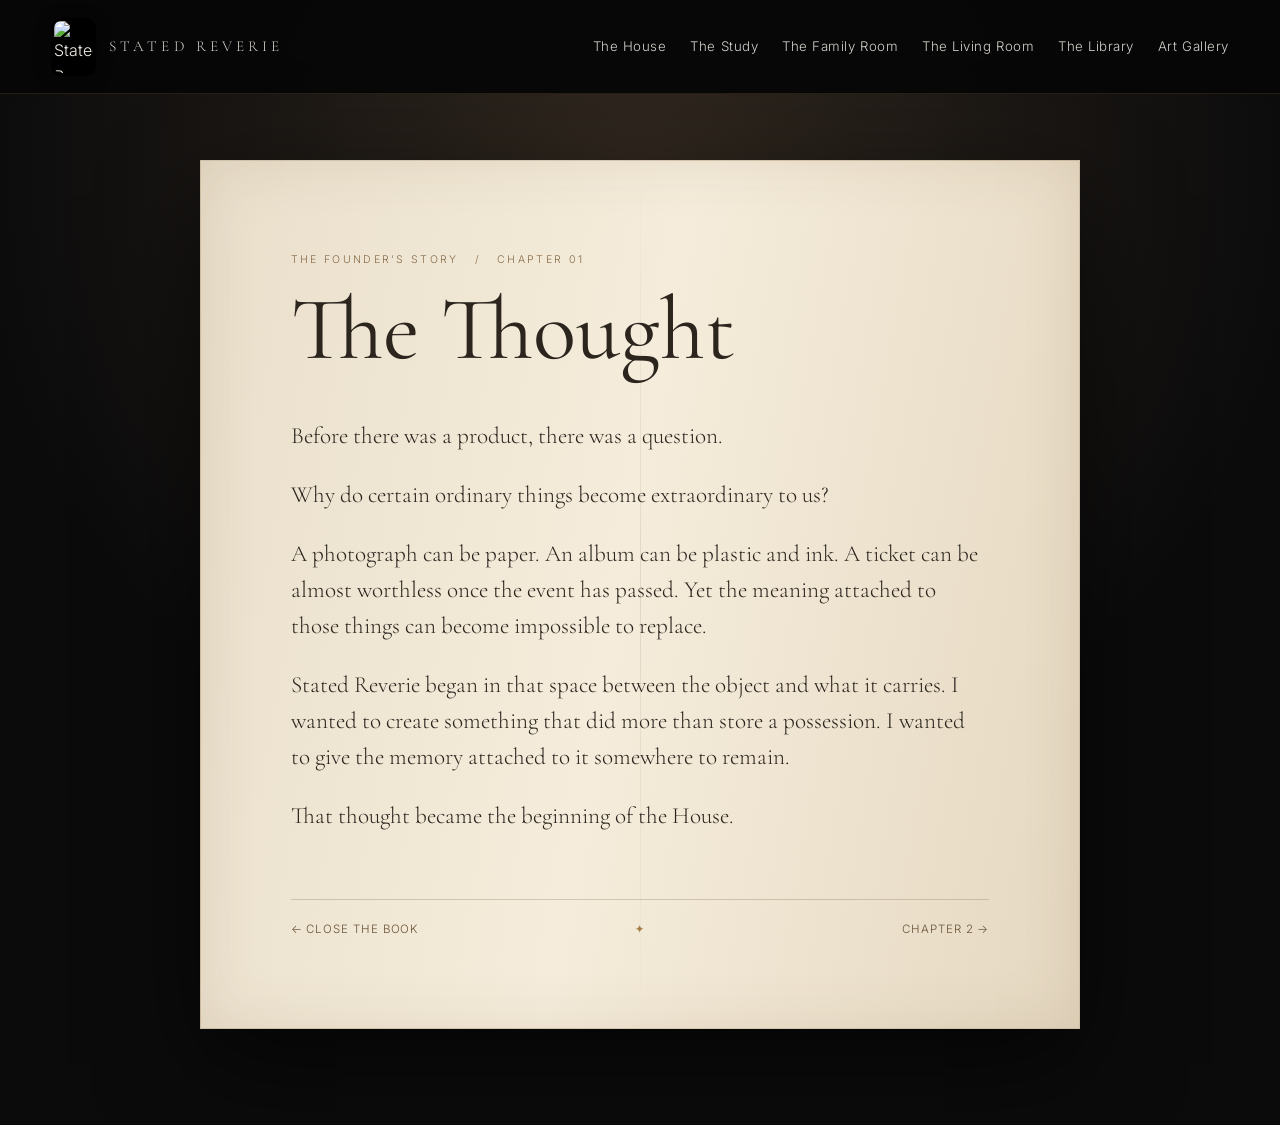
==== chapter-1.html @ 844abb6b "Add files via upload" ====
<!doctype html><html lang="en"><head><meta charset="utf-8"><meta name="viewport" content="width=device-width,initial-scale=1">
<title>Chapter 1: The Thought — Stated Reverie</title>
<link rel="preconnect" href="https://fonts.googleapis.com"><link rel="preconnect" href="https://fonts.gstatic.com" crossorigin>
<link href="https://fonts.googleapis.com/css2?family=Cormorant+Garamond:wght@400;500;600&family=Inter:wght@300;400;500&display=swap" rel="stylesheet"><link rel="stylesheet" href="styles.css"></head>
<body class="chapter-page chapter-1">
<header class="site-header interior-header"><a class="brand" href="index.html"><img class="brand-brooch" src="assets/stated-reverie-brooch-official.png" alt="Stated Reverie Brooch"><span class="brand-name">STATED REVERIE</span></a><nav class="site-nav"><a href="index.html">The House</a><a href="story.html">The Study</a><a href="resonate.html">The Family Room</a><a href="memory-capsules.html">The Living Room</a><a href="genesis.html">The Library</a><a href="collection.html">Art Gallery</a></nav></header>
<main class="book-reading">
<section class="book-page">
<div class="chapter-index">THE FOUNDER’S STORY &nbsp; / &nbsp; CHAPTER 01</div>
<h1>The Thought</h1>
<div class="chapter-copy"><p>Before there was a product, there was a question.</p><p>Why do certain ordinary things become extraordinary to us?</p><p>A photograph can be paper. An album can be plastic and ink. A ticket can be almost worthless once the event has passed. Yet the meaning attached to those things can become impossible to replace.</p><p>Stated Reverie began in that space between the object and what it carries. I wanted to create something that did more than store a possession. I wanted to give the memory attached to it somewhere to remain.</p><p>That thought became the beginning of the House.</p></div>

<div class="chapter-nav"><a href="index.html">← Close the Book</a><span>✦</span><a href="chapter-2.html">Chapter 2 →</a></div>
</section></main></body></html>
---- styles.css ----
:root{--ink:#0b0b0c;--ivory:#f1ede5;--paper:#e7e0d4;--gold:#b99155;--gold2:#c8aa77;--blue:#111b34;--line:rgba(185,145,85,.42)}
*{box-sizing:border-box}html{scroll-behavior:smooth}body{margin:0;color:var(--ink);background:var(--ivory);font-family:Inter,system-ui,sans-serif;font-weight:300;line-height:1.65}
.site-header{position:fixed;inset:0 0 auto;z-index:50;display:flex;align-items:center;justify-content:space-between;gap:2rem;padding:1.1rem 4vw;color:var(--ivory);background:linear-gradient(to bottom,rgba(7,7,8,.85),rgba(7,7,8,.2),transparent)}
.brand{display:flex;align-items:center;gap:.9rem;color:inherit;text-decoration:none}.brand-mark,.closing-mark{font-family:"Cormorant Garamond",Georgia,serif;font-size:2.2rem;font-style:italic;color:var(--gold2);letter-spacing:-.12em}.brand-name{font-family:"Cormorant Garamond",Georgia,serif;font-size:1.1rem;letter-spacing:.24em}
.site-nav{display:flex;gap:2rem}.site-nav a,.text-link{color:inherit;text-decoration:none;font-size:.83rem;letter-spacing:.04em}.site-nav a:hover,.text-link:hover{color:var(--gold2)}.menu-toggle{display:none;border:0;background:none;color:inherit;font-size:1.5rem}
.hero{position:relative;min-height:100svh;display:flex;align-items:center;padding:8rem 7vw 5rem;color:var(--ivory);background:url("assets/hero-hourglass.jpg") center/cover no-repeat}.hero-overlay{position:absolute;inset:0;background:linear-gradient(90deg,rgba(6,6,7,.94),rgba(6,6,7,.74) 34%,rgba(6,6,7,.2) 62%,rgba(6,6,7,.05))}.hero-copy{position:relative;z-index:2;width:min(650px,46vw);margin-top:2rem}.eyebrow,.section-kicker{font-size:.72rem;letter-spacing:.22em;font-weight:500;text-transform:uppercase}.eyebrow{color:var(--gold2);margin-bottom:1.4rem}
.hero h1,.section h2{font-family:"Cormorant Garamond",Georgia,serif;font-weight:400;line-height:.98;margin:0}.hero h1{font-size:clamp(3.25rem,5.7vw,6.5rem)}.hero h1 span{display:block;margin-top:.16em;color:var(--paper)}.hero-tagline{max-width:34rem;margin:2rem 0 1.5rem;font-family:"Cormorant Garamond",Georgia,serif;font-size:1.3rem;font-style:italic;color:var(--gold2)}.text-link{display:inline-flex;gap:.7rem;padding-top:1rem;border-top:1px solid var(--line)}
.section{position:relative;overflow:hidden;padding:clamp(6rem,10vw,10rem) 7vw}.section.light{background:linear-gradient(135deg,#f3efe8,#e8e1d6)}.section.dark{color:var(--paper);background:radial-gradient(circle at 75% 35%,#1e2332,#111216 38%,#09090a 100%)}
.section-grid{position:relative;z-index:2;display:grid;grid-template-columns:minmax(140px,1fr) minmax(0,3.1fr);gap:4rem;max-width:1280px;margin:auto}.section-kicker{padding-top:.7rem;color:#6f675d}.section-kicker.gold{color:var(--gold2)}.section-content{max-width:760px}.section h2{font-size:clamp(3.2rem,5.4vw,5.6rem);letter-spacing:-.025em}.lead{margin:2rem 0 1.3rem;font-family:"Cormorant Garamond",Georgia,serif;font-size:clamp(1.65rem,2.3vw,2.3rem);line-height:1.25}
.watermark{position:absolute;pointer-events:none;background:url("assets/sr-brooch-watermark.png") center/contain no-repeat;opacity:.12}.brooch-one{width:62vw;height:62vw;right:-20vw;top:-7vw;transform:rotate(-3deg)}.brooch-two{width:52vw;height:52vw;left:-18vw;bottom:-10vw;transform:rotate(5deg)}
.split-section{display:grid;grid-template-columns:1.1fr .9fr;gap:6vw;align-items:center}.split-copy{max-width:680px;margin-left:auto}.quote{margin-top:2rem;color:var(--gold2);font-family:"Cormorant Garamond",Georgia,serif;font-size:1.65rem;font-style:italic}
.abstract-panel{min-height:560px;border:1px solid rgba(185,145,85,.38);border-radius:40px;display:flex;flex-direction:column;align-items:center;justify-content:center;background:radial-gradient(circle at 50% 45%,rgba(185,145,85,.16),transparent 26%),repeating-radial-gradient(ellipse at center,rgba(185,145,85,.2) 0 2px,transparent 2px 19px),#11141c;box-shadow:inset 0 0 80px rgba(0,0,0,.55)}.abstract-panel span{font-family:"Cormorant Garamond",Georgia,serif;font-size:clamp(3rem,5vw,5rem);letter-spacing:.15em;color:var(--gold2)}.abstract-panel small{margin-top:1rem;letter-spacing:.18em;text-transform:uppercase;color:rgba(241,237,229,.68)}
.detail-lines{margin-top:2.6rem;display:grid;gap:.9rem;color:#5f584e;font-family:"Cormorant Garamond",Georgia,serif;font-size:1.35rem;font-style:italic}.detail-lines span{padding-bottom:.45rem;border-bottom:1px solid rgba(95,88,78,.25)}
.genesis{min-height:820px;display:grid;place-items:center}.genesis-inner{width:min(880px,100%);text-align:center}.genesis-inner .lead{margin-inline:auto;max-width:680px}.genesis-inner>p:not(.lead){max-width:700px;margin-inline:auto}.capsule-outline{position:relative;width:min(320px,70vw);aspect-ratio:.58;margin:4rem auto 0;border:1px solid var(--gold);border-radius:999px;opacity:.78}.capsule-line.inner{position:absolute;inset:12px;border:1px solid rgba(185,145,85,.66);border-radius:inherit}.capsule-star,.capsule-pin{position:absolute;left:50%;transform:translateX(-50%);color:var(--gold2)}.capsule-star{top:-22px;font-size:2.5rem}.capsule-pin{bottom:-30px;font-size:3rem;line-height:1}
.coming-soon{margin-top:3rem;display:flex;align-items:center;gap:1.25rem;font-size:.72rem;letter-spacing:.18em;color:#6e665c}.coming-soon .line{height:1px;flex:1;background:rgba(110,102,92,.3)}
.closing{min-height:70vh;display:grid;place-items:center;align-content:center;gap:1rem;text-align:center;color:var(--paper);background:radial-gradient(circle at center,rgba(17,27,52,.9),rgba(8,8,9,1) 70%)}.closing-mark{font-size:8rem}.closing p{margin:0;max-width:760px;font-family:"Cormorant Garamond",Georgia,serif;font-size:clamp(2rem,4vw,4rem);line-height:1.1}.closing>span{color:var(--gold2);font-size:.72rem;letter-spacing:.3em}
.site-footer{display:flex;justify-content:space-between;gap:2rem;padding:2rem 7vw;background:#070708;color:rgba(241,237,229,.58);font-size:.76rem;border-top:1px solid rgba(185,145,85,.18)}
@media(max-width:900px){.site-header{padding:1rem 1.2rem}.brand-name{display:none}.menu-toggle{display:block}.site-nav{position:absolute;top:100%;left:0;right:0;display:none;flex-direction:column;gap:0;background:rgba(8,8,9,.97)}.site-nav.open{display:flex}.site-nav a{padding:1rem 1.2rem;border-bottom:1px solid rgba(255,255,255,.07)}.hero{min-height:92svh;padding:8rem 1.3rem 4rem;background-position:62% center}.hero-copy{width:min(92vw,620px)}.hero h1{font-size:clamp(3rem,12vw,5rem)}.section{padding:5.5rem 1.3rem}.section-grid,.split-section{grid-template-columns:1fr;gap:1.5rem}.split-copy{margin:0}.abstract-panel{min-height:420px}.watermark{opacity:.08}.brooch-one,.brooch-two{width:100vw;height:100vw}.brooch-one{right:-45vw;top:5vw}.brooch-two{left:-45vw;bottom:5vw}.site-footer{flex-direction:column}}


/* --- Prototype 02 refinements --- */
.hero-copy{
  padding:1.4rem 1.4rem 1.6rem 0;
}
.hero h1{
  text-shadow:0 2px 14px rgba(0,0,0,.35);
}
.hero h1::before,
.hero h1::after{
  content:none !important;
}
.site-header{
  background:linear-gradient(to bottom,rgba(6,6,8,.93),rgba(6,6,8,.72) 65%,rgba(6,6,8,.16));
}
.site-nav{
  gap:1.5rem;
}
.site-nav a{
  opacity:.88;
}
.brand-mark{
  font-size:2rem;
  color:var(--gold2);
}
.brand-name{
  font-size:.95rem;
  letter-spacing:.26em;
  opacity:.9;
}

.genesis-product{
  display:grid;
  grid-template-columns:minmax(0,1fr) minmax(420px,.9fr);
  gap:7vw;
  align-items:center;
  min-height:860px;
}
.genesis-copy{
  max-width:680px;
  margin-left:auto;
}
.genesis-copy .lead{
  max-width:620px;
}
.genesis-note{
  margin-top:1.8rem;
  color:rgba(231,224,212,.6);
  font-size:.82rem;
  letter-spacing:.04em;
}
.genesis-visual{
  display:flex;
  justify-content:center;
}
.capsule-frame{
  position:relative;
  width:min(520px,42vw);
  aspect-ratio:.78;
  padding:18px;
  border:1px solid var(--gold);
  border-radius:46% / 24%;
  background:rgba(8,8,9,.55);
  box-shadow:0 35px 80px rgba(0,0,0,.35), inset 0 0 45px rgba(185,145,85,.05);
}
.capsule-frame::before{
  content:"";
  position:absolute;
  inset:12px;
  border:1px solid rgba(185,145,85,.52);
  border-radius:inherit;
  pointer-events:none;
}
.capsule-frame img{
  width:100%;
  height:100%;
  object-fit:cover;
  border-radius:44% / 22%;
  filter:saturate(.9) contrast(1.05) brightness(.88);
}
.capsule-frame .capsule-star{
  top:-25px;
  font-size:2.6rem;
}
.capsule-frame .capsule-pin{
  bottom:-31px;
  font-size:3rem;
}
.closing-mark{
  position:relative;
}
.closing-mark::before{
  content:"";
  position:absolute;
  left:50%;
  top:50%;
  width:240px;
  height:380px;
  transform:translate(-50%,-50%);
  border:1px solid rgba(185,145,85,.16);
  border-radius:46% / 24%;
  z-index:-1;
}

@media(max-width:900px){
  .genesis-product{
    grid-template-columns:1fr;
    gap:3rem;
    min-height:auto;
  }
  .genesis-copy{margin:0}
  .capsule-frame{width:min(82vw,520px)}
}


/* --- Prototype 03: header/hero cleanup + Genesis framing --- */

/* Header is the sole navigation layer. */
.site-header{
  z-index:100;
}
.hero .site-nav,
.hero-nav,
.hero-links{
  display:none !important;
}

/* Prevent decorative/duplicate hero copy from appearing as another nav/text layer. */
.hero-copy::before,
.hero-copy::after,
.hero h1::before,
.hero h1::after{
  content:none !important;
  display:none !important;
}

/* Give the hero copy a clear, deliberate zone away from the header. */
.hero-copy{
  position:relative;
  z-index:2;
  max-width:650px;
  padding-top:clamp(5rem,10vh,8rem);
}
.hero h1{
  position:relative;
  opacity:1;
}

/* Genesis: show the complete product as an object in a frame, rather than cropping into it. */
.capsule-frame{
  width:min(590px,44vw);
  aspect-ratio:.88;
  padding:24px;
  border-radius:42% / 22%;
  display:flex;
  align-items:center;
  justify-content:center;
}
.genesis-photo-mat{
  width:calc(100% - 34px);
  height:calc(100% - 34px);
  display:flex;
  align-items:center;
  justify-content:center;
  overflow:hidden;
  border-radius:38% / 19%;
  background:
    radial-gradient(circle at 50% 45%,rgba(185,145,85,.08),transparent 55%),
    #09090a;
}
.capsule-frame img{
  width:88%;
  height:88%;
  object-fit:contain;
  object-position:center;
  border-radius:4px;
  filter:saturate(.88) contrast(1.04) brightness(.9);
  box-shadow:0 24px 55px rgba(0,0,0,.42);
}

@media(max-width:900px){
  .capsule-frame{width:min(88vw,590px)}
  .hero-copy{padding-top:6.5rem}
}

/* Prototype 04 — hero artwork cleanup */
.hero{
  background-position:center 44%;
}
@media(max-width:900px){
  .hero{background-position:60% 44%;}
}


/* Prototype 05 — clean hero: artwork carries the message */
.hero-copy{display:none !important;}
.hero-scroll{
  position:absolute;
  z-index:3;
  left:7vw;
  bottom:4.2rem;
}
.hero-scroll .text-link{
  color:rgba(241,237,229,.88);
  border-top:1px solid rgba(185,145,85,.55);
}
@media(max-width:900px){
  .hero-scroll{left:1.3rem;bottom:2.4rem;}
}


/* Prototype 06 — restore hero artwork brightness now that overlay copy is gone */
.hero-overlay{
  background:
    linear-gradient(180deg, rgba(0,0,0,.16) 0%, rgba(0,0,0,.03) 28%, rgba(0,0,0,.02) 72%, rgba(0,0,0,.12) 100%) !important;
}
@media(max-width:900px){
  .hero-overlay{
    background:
      linear-gradient(180deg, rgba(0,0,0,.18) 0%, rgba(0,0,0,.04) 30%, rgba(0,0,0,.03) 75%, rgba(0,0,0,.14) 100%) !important;
  }
}


/* Prototype 07 — actual SR Brooch in header */
.brand-brooch{
  display:block;
  width:42px;
  height:54px;
  object-fit:contain;
  flex:0 0 auto;
  filter:drop-shadow(0 2px 8px rgba(0,0,0,.32));
}
.brand{
  gap:.8rem;
}
.brand-name{
  font-family:"Cormorant Garamond",Georgia,serif;
  letter-spacing:.27em;
}
@media(max-width:900px){
  .brand-brooch{width:38px;height:48px}
  .brand-name{display:inline;font-size:.78rem;letter-spacing:.18em}
}

/* Prototype 08 — official Stated Reverie Brooch */
:root{--sr-gold:#c09a58;--sr-blue:#172a63;--sr-black:#0a0a0c;}
.brand-brooch{width:39px;height:52px;object-fit:contain;filter:drop-shadow(0 2px 8px rgba(0,0,0,.4));}
.closing-mark{width:112px;height:auto;margin:0 auto 2.2rem;border:0!important;}
.closing-mark::before{display:none!important;}
.closing-mark img{display:block;width:100%;height:auto;object-fit:contain;filter:drop-shadow(0 10px 24px rgba(0,0,0,.28));}
@media(max-width:900px){.brand-brooch{width:35px;height:47px}.closing-mark{width:92px}}


/* Prototype 09 — black presentation field behind official SR Brooch */
.brand-brooch{
  background:#000;
  border-radius:10px;
  padding:3px;
  box-sizing:content-box;
}
.closing-mark{
  background:#000;
  border-radius:18px;
  padding:10px;
  box-sizing:content-box;
}
.closing-mark img{
  background:#000;
}

/* Prototype 10 — multi-page brand site */
.interior-header{background:rgba(7,7,8,.96);border-bottom:1px solid rgba(185,145,85,.18)}
.interior-main{background:#0a0a0c;color:var(--paper)}
.interior-hero{position:relative;min-height:68vh;display:flex;align-items:flex-end;padding:11rem 8vw 7rem;overflow:hidden;background:radial-gradient(circle at 75% 40%,#17213b 0,#101116 35%,#09090a 72%)}
.interior-copy{position:relative;z-index:2;max-width:950px}
.interior-hero h1{font-family:"Cormorant Garamond",Georgia,serif;font-weight:400;font-size:clamp(4rem,8vw,8rem);line-height:.9;margin:0;color:#eee8de}
.interior-lead{font-family:"Cormorant Garamond",Georgia,serif;font-size:clamp(1.6rem,2.6vw,2.5rem);max-width:760px;color:var(--gold2);line-height:1.25}
.interior-watermark{position:absolute;width:50vw;height:70vw;right:-12vw;top:2vw;background:url("assets/stated-reverie-brooch-watermark.png") center/contain no-repeat;opacity:.32}
.interior-body{display:grid;grid-template-columns:minmax(0,1.5fr) minmax(300px,.7fr);gap:8vw;padding:8rem 8vw;background:linear-gradient(135deg,#f2eee7,#e5ded2);color:#151515}
.interior-text{max-width:760px;font-size:1.05rem}
.interior-text>p:first-child{font-family:"Cormorant Garamond",Georgia,serif;font-size:2rem;line-height:1.35;margin-top:0}
.interior-text blockquote{font-family:"Cormorant Garamond",Georgia,serif;font-size:2rem;font-style:italic;color:#80653c;border-left:1px solid #b99155;margin:3rem 0 0;padding-left:2rem}
.interior-feature{align-self:start;border-top:1px solid rgba(80,70,55,.25);padding-top:2rem}
.feature-number{font-size:.72rem;letter-spacing:.2em;color:#8a7658}
.interior-feature h3{font-family:"Cormorant Garamond",Georgia,serif;font-size:2.2rem;font-weight:400;line-height:1.05}
.prompt-card{display:grid;gap:1rem;margin:3rem 0;padding:2rem;border:1px solid rgba(128,101,60,.3);font-family:"Cormorant Garamond",Georgia,serif;font-size:1.5rem;font-style:italic}
.real-product{margin:0}.real-product img{width:100%;display:block;object-fit:contain;background:#09090a;padding:1.5rem}.real-product figcaption{font-size:.75rem;letter-spacing:.06em;color:#70695f;margin-top:.7rem}
.interior-close{min-height:45vh;display:grid;place-items:center;align-content:center;text-align:center;gap:1rem;background:radial-gradient(circle,#17213b,#080809 70%);padding:5rem 2rem}
.interior-close img{width:82px;background:#000;border-radius:14px;padding:6px}
.interior-close p{font-family:"Cormorant Garamond",Georgia,serif;font-size:2rem;margin:.5rem 0;color:#ddd5c8}
.interior-close a{color:var(--gold2);text-decoration:none;font-size:.8rem;letter-spacing:.1em;text-transform:uppercase;border-bottom:1px solid rgba(185,145,85,.4);padding-bottom:.4rem}
@media(max-width:900px){.interior-hero{min-height:60vh;padding:9rem 1.3rem 4rem}.interior-body{grid-template-columns:1fr;padding:5rem 1.3rem}.interior-watermark{width:100vw;height:120vw;right:-45vw}.interior-feature{margin-top:2rem}}

/* Prototype 11 — The House / Rooms gallery language */
.house-threshold{
  display:grid;grid-template-columns:1fr minmax(320px,760px) 1fr;align-items:center;gap:2.5rem;
  padding:5.5rem 7vw;text-align:center;background:#0b0b0d;color:#e7e0d4
}
.threshold-rule{height:1px;background:linear-gradient(90deg,transparent,rgba(185,145,85,.5),transparent)}
.room-label{font-size:.7rem;letter-spacing:.25em;color:var(--gold2);margin:0 0 1rem}
.house-threshold h2{font-family:"Cormorant Garamond",Georgia,serif;font-size:clamp(2.5rem,4vw,4.4rem);font-weight:400;margin:0;line-height:1}
.house-threshold p:last-child{max-width:620px;margin:1.5rem auto 0;color:rgba(231,224,212,.68)}
.room-entry{display:inline-flex;gap:.8rem;align-items:center;margin-top:2rem;color:var(--gold2);text-decoration:none;font-size:.76rem;letter-spacing:.14em;text-transform:uppercase;padding-bottom:.5rem;border-bottom:1px solid rgba(185,145,85,.45)}
.room-entry:hover{border-color:var(--gold2)}
.dark-link{color:#725b38;border-color:rgba(114,91,56,.4)}
.gallery-purpose{font-family:"Cormorant Garamond",Georgia,serif;font-style:italic;font-size:1.35rem;color:#6d655a}

/* Each room has its own restrained atmosphere — different rooms, one House. */
.story-room{--room-accent:#b18c58;--room-glow:#352b20}
.resonate-room{--room-accent:#b99155;--room-glow:#182546}
.capsule-room{--room-accent:#aa8054;--room-glow:#3a2923}
.genesis-room{--room-accent:#8e9bb7;--room-glow:#1d2737}
.interior-main{--room-accent:var(--gold2);--room-glow:#17213b}
.story-room .interior-main,.resonate-room .interior-main,.capsule-room .interior-main,.genesis-room .interior-main{--room-accent:inherit}
.story-room .interior-hero{background:radial-gradient(circle at 75% 40%,#352b20,#151311 38%,#09090a 72%)}
.resonate-room .interior-hero{background:radial-gradient(circle at 75% 40%,#182546,#10131c 38%,#09090a 72%)}
.capsule-room .interior-hero{background:radial-gradient(circle at 75% 40%,#3a2923,#171211 38%,#09090a 72%)}
.genesis-room .interior-hero{background:radial-gradient(circle at 75% 40%,#1d2737,#11151c 38%,#09090a 72%)}
.story-room .interior-lead{color:#c6a271}.resonate-room .interior-lead{color:#c6a06a}
.capsule-room .interior-lead{color:#bd936c}.genesis-room .interior-lead{color:#aeb9cf}
.room-threshold{height:82px;display:grid;grid-template-columns:1fr auto 1fr;align-items:center;gap:1.5rem;padding:0 8vw;background:#0a0a0c;color:#8f8679}
.room-threshold span{height:1px;background:linear-gradient(90deg,transparent,rgba(185,145,85,.4))}
.room-threshold span:last-child{background:linear-gradient(90deg,rgba(185,145,85,.4),transparent)}
.room-threshold em{font-family:"Cormorant Garamond",Georgia,serif;font-size:1rem;letter-spacing:.12em;font-style:italic}
.continue-label{font-size:.65rem;letter-spacing:.22em;color:rgba(231,224,212,.45);margin-bottom:.25rem}
.interior-close a{margin-top:.3rem}
@media(max-width:900px){
 .house-threshold{grid-template-columns:1fr;padding:4rem 1.3rem}.threshold-rule{display:none}
 .room-threshold{padding:0 1.3rem}.room-threshold em{font-size:.85rem}
}

/* Prototype 12 — The Founder’s Book */
.founder-book-discovery{display:grid;grid-template-columns:minmax(260px,520px) minmax(280px,520px);gap:4rem;align-items:center;padding:6rem 8vw;background:#0b0b0d;color:#e8e1d6;border-top:1px solid rgba(185,145,85,.18);border-bottom:1px solid rgba(185,145,85,.12)}
.book-object{overflow:hidden;border-radius:3px;box-shadow:0 28px 70px rgba(0,0,0,.45)}
.book-object img{display:block;width:100%;aspect-ratio:16/9;object-fit:cover;transition:transform .8s ease,filter .5s ease;filter:brightness(.72) saturate(.82)}
.founder-book-discovery:hover .book-object img{transform:scale(1.025);filter:brightness(.9) saturate(.95)}
.book-caption span{font-size:.67rem;letter-spacing:.24em;color:#a98653}
.book-caption strong{display:block;font-family:"Cormorant Garamond",Georgia,serif;font-weight:400;font-size:2.5rem;line-height:1.05;margin:.8rem 0}
.book-caption em{display:block;color:rgba(232,225,214,.52);font-family:"Cormorant Garamond",Georgia,serif;font-size:1.05rem;margin-bottom:1.5rem}
.book-caption a{color:#c4a06b;text-decoration:none;text-transform:uppercase;font-size:.72rem;letter-spacing:.16em;border-bottom:1px solid rgba(196,160,107,.4);padding-bottom:.4rem}
.book-reading{min-height:100vh;padding:10rem 6vw 6rem;background:radial-gradient(circle at 50% 15%,#30271e,#0b0b0c 58%);display:grid;place-items:center}
.book-page{width:min(880px,94vw);min-height:74vh;padding:clamp(3rem,7vw,7rem);background:linear-gradient(100deg,#e9dfcb,#f5ecdb 48%,#e5d8c1);color:#2b251e;box-shadow:0 35px 90px rgba(0,0,0,.58),inset 0 0 60px rgba(116,85,48,.12);border:1px solid rgba(118,88,49,.25);position:relative}
.book-page::after{content:"";position:absolute;left:50%;top:0;bottom:0;width:1px;background:linear-gradient(transparent,rgba(87,64,39,.12),transparent);pointer-events:none}
.chapter-index{font-size:.66rem;letter-spacing:.22em;color:#876c49}
.book-page h1{font-family:"Cormorant Garamond",Georgia,serif;font-weight:400;font-size:clamp(3.5rem,7vw,6.5rem);line-height:.9;margin:1.4rem 0 3rem}
.chapter-copy{font-family:"Cormorant Garamond",Georgia,serif;font-size:1.45rem;line-height:1.55;max-width:690px}
.chapter-copy p{margin:0 0 1.45rem}
.chapter-5 .chapter-copy p:last-child{font-size:1.8rem;font-style:italic;color:#6f5330;margin-top:3rem;white-space:pre-line}
.chapter-nav{display:grid;grid-template-columns:1fr auto 1fr;align-items:center;gap:1rem;margin-top:4rem;padding-top:1.2rem;border-top:1px solid rgba(87,64,39,.22);font-size:.72rem;letter-spacing:.08em;text-transform:uppercase}
.chapter-nav a{color:#695338;text-decoration:none}.chapter-nav a:last-child{text-align:right}.chapter-nav span{color:#a77d46}
.future-shop-link{display:inline-block;margin-top:2rem;color:#6e4e28;text-decoration:none;font-family:"Cormorant Garamond",Georgia,serif;font-size:2rem;border-bottom:1px solid rgba(110,78,40,.4)}
.future-shop-note{font-family:Inter,sans-serif!important;font-size:.62rem!important;font-style:normal!important;text-transform:uppercase;letter-spacing:.12em;color:#9a8b77!important;margin-top:.8rem!important}
.collection-preview{margin:0;background:#09090a;color:#e7e0d4;min-height:100vh;display:grid;place-items:center;text-align:center;font-family:Inter,sans-serif}
.collection-preview main{max-width:760px;padding:4rem}.collection-preview img{width:90px;background:#000;padding:7px;border-radius:14px}.collection-preview main>p:first-of-type{font-size:.7rem;letter-spacing:.25em;color:#b99155}.collection-preview h1{font-family:"Cormorant Garamond",Georgia,serif;font-weight:400;font-size:clamp(3.5rem,7vw,6rem);margin:1rem 0}.collection-copy{color:#a9a095;line-height:1.7}.collection-preview a{display:inline-block;margin-top:2rem;color:#c4a06b;text-decoration:none}
@media(max-width:900px){.founder-book-discovery{grid-template-columns:1fr;padding:4rem 1.3rem;gap:2rem}.book-page{padding:3rem 1.6rem}.chapter-copy{font-size:1.25rem}.book-page::after{display:none}}


/* Prototype 13 — remembered-room navigation */
.memory-room-index{background:#08090b;color:#e8e1d6;border-top:1px solid rgba(185,145,85,.15);border-bottom:1px solid rgba(185,145,85,.18)}
.memory-room-intro{padding:5rem 8vw 4rem;max-width:820px}
.memory-room-intro h2{font-family:"Cormorant Garamond",Georgia,serif;font-size:clamp(3rem,5vw,5rem);font-weight:400;line-height:.95;margin:.6rem 0 1.2rem}
.memory-room-intro>p:last-child{max-width:660px;color:rgba(232,225,214,.58);line-height:1.7}
.memory-room-card{position:relative;min-height:205px;display:grid;grid-template-columns:90px minmax(320px,520px) 1fr 70px;align-items:stretch;color:inherit;text-decoration:none;border-top:1px solid rgba(185,145,85,.17);overflow:hidden;background:#090a0c}
.memory-number{display:grid;place-items:center;font-family:"Cormorant Garamond",Georgia,serif;font-size:3.5rem;color:#9d7948;border-right:1px solid rgba(185,145,85,.18)}
.memory-copy{z-index:3;display:flex;flex-direction:column;justify-content:center;padding:2.2rem 3rem;background:linear-gradient(90deg,#090a0c 75%,rgba(9,10,12,.84),rgba(9,10,12,.22))}
.memory-copy small{font-family:"Cormorant Garamond",Georgia,serif;font-size:1.65rem;letter-spacing:.05em;color:#eee8de}
.memory-copy strong{font-family:"Cormorant Garamond",Georgia,serif;font-weight:400;font-size:1.22rem;color:#bca783;margin-top:.7rem}
.memory-copy em{font-style:normal;text-transform:uppercase;letter-spacing:.15em;font-size:.65rem;color:#806743;margin-top:1.25rem}
.memory-image{position:relative;overflow:hidden;margin-left:-90px}
.memory-image::before{content:"";position:absolute;z-index:2;inset:0;background:linear-gradient(90deg,#090a0c 0%,rgba(9,10,12,.68) 15%,rgba(9,10,12,.12) 50%,rgba(9,10,12,.35) 100%);transition:opacity .8s ease}
.memory-image img{width:100%;height:100%;object-fit:cover;transform:scale(1.055);filter:blur(3.2px) brightness(.67) saturate(.72);transition:filter 1.1s ease,transform 1.3s ease}
.memory-arrow{z-index:4;display:grid;place-items:center;font-family:"Cormorant Garamond",Georgia,serif;font-size:2rem;color:#a98653;background:linear-gradient(90deg,transparent,#090a0c)}
.memory-room-card:hover .memory-image img,.memory-room-card:focus-visible .memory-image img{filter:blur(.65px) brightness(.9) saturate(.9);transform:scale(1.015)}
.memory-room-card:hover .memory-image::before,.memory-room-card:focus-visible .memory-image::before{opacity:.6}
.memory-room-card:hover .memory-copy small,.memory-room-card:focus-visible .memory-copy small{color:#d8b77d}
.memory-room-card:hover .memory-arrow,.memory-room-card:focus-visible .memory-arrow{transform:translateX(6px);color:#d8b77d}
.memory-arrow{transition:transform .45s ease,color .45s ease}
@media(max-width:900px){
 .memory-room-intro{padding:4rem 1.3rem 3rem}
 .memory-room-card{grid-template-columns:58px 1fr 42px;min-height:260px}
 .memory-number{font-size:2.3rem}
 .memory-copy{grid-column:2;padding:1.5rem;justify-content:flex-end;background:linear-gradient(0deg,#090a0c 5%,rgba(9,10,12,.86) 58%,rgba(9,10,12,.08))}
 .memory-image{position:absolute;inset:0 0 0 58px;margin:0}
 .memory-arrow{grid-column:3}
 .memory-copy small{font-size:1.4rem}
 .memory-copy strong{font-size:1.05rem}
}


/* Prototype 14 — Entering the Room
   Carry the same remembered image from the House index into the destination page,
   so the visitor feels they have stepped into that memory/room. */

.story-room .interior-hero,
.resonate-room .interior-hero,
.capsule-room .interior-hero,
.genesis-room .interior-hero{
  isolation:isolate;
  position:relative;
  overflow:hidden;
}

/* The image occupies the right side of the room, like the visitor has now entered it. */
.story-room .interior-hero::before,
.resonate-room .interior-hero::before,
.capsule-room .interior-hero::before,
.genesis-room .interior-hero::before{
  content:"";
  position:absolute;
  z-index:0;
  top:0;
  right:0;
  width:56%;
  height:100%;
  background-repeat:no-repeat;
  background-size:cover;
  background-position:center;
  opacity:.9;
  transform:scale(1.025);
}

/* Carry over the exact Room image from the previous navigation panel. */
.story-room .interior-hero::before{
  background-image:url("assets/room-story-memory.jpg");
  filter:blur(1.7px) brightness(.72) sepia(.10) saturate(.78);
}
.resonate-room .interior-hero::before{
  background-image:url("assets/room-resonate-memory.jpg");
  filter:blur(1.6px) brightness(.68) saturate(.84);
}
.capsule-room .interior-hero::before{
  background-image:url("assets/room-capsules-memory.jpg");
  filter:blur(1.8px) brightness(.70) sepia(.13) saturate(.76);
}
.genesis-room .interior-hero::before{
  background-image:url("assets/room-genesis-memory.jpg");
  filter:blur(2px) brightness(.62) saturate(.66);
}

/* Blend image into the dark page instead of showing a rectangular photo panel. */
.story-room .interior-hero::after,
.resonate-room .interior-hero::after,
.capsule-room .interior-hero::after,
.genesis-room .interior-hero::after{
  content:"";
  position:absolute;
  z-index:1;
  inset:0;
  pointer-events:none;
  background:
    linear-gradient(90deg,
      rgba(9,10,12,1) 0%,
      rgba(9,10,12,.99) 34%,
      rgba(9,10,12,.84) 48%,
      rgba(9,10,12,.34) 67%,
      rgba(9,10,12,.12) 88%,
      rgba(9,10,12,.24) 100%),
    linear-gradient(180deg,rgba(9,10,12,.12),rgba(9,10,12,.30));
}

/* Text remains on the left — the remembered room occupies the right. */
.interior-copy{
  position:relative;
  z-index:4;
  width:min(760px,54%);
}

/* Keep the old brooch watermark extremely quiet in these room entrances. */
.story-room .interior-watermark,
.resonate-room .interior-watermark,
.capsule-room .interior-watermark,
.genesis-room .interior-watermark{
  opacity:.035;
  z-index:2;
}

/* Entering the room: image resolves gently from haze to memory. */
@media (prefers-reduced-motion:no-preference){
  .story-room .interior-hero::before,
  .resonate-room .interior-hero::before,
  .capsule-room .interior-hero::before,
  .genesis-room .interior-hero::before{
    animation:enterMemoryRoom 2.3s cubic-bezier(.2,.75,.25,1) both;
  }

  @keyframes enterMemoryRoom{
    0%{
      opacity:.20;
      transform:scale(1.075);
      filter:blur(7px) brightness(.44) saturate(.52);
    }
    100%{
      opacity:.9;
      transform:scale(1.025);
    }
  }
}

/* The threshold underneath now reads like you have crossed into the room. */
.room-threshold em{
  color:#b89a6d;
}
.story-room .room-threshold em::before{content:"You are entering the Studio — ";}
.resonate-room .room-threshold em::before{content:"You are entering Resonated States — ";}
.capsule-room .room-threshold em::before{content:"You are entering the Collection — ";}
.genesis-room .room-threshold em::before{content:"You are entering the Archive — ";}

@media(max-width:900px){
  .story-room .interior-hero::before,
  .resonate-room .interior-hero::before,
  .capsule-room .interior-hero::before,
  .genesis-room .interior-hero::before{
    width:100%;
    opacity:.48;
  }

  .story-room .interior-hero::after,
  .resonate-room .interior-hero::after,
  .capsule-room .interior-hero::after,
  .genesis-room .interior-hero::after{
    background:
      linear-gradient(180deg,rgba(9,10,12,.82),rgba(9,10,12,.60) 46%,rgba(9,10,12,.86));
  }

  .interior-copy{
    width:100%;
  }
}


/* ===== THE COLLECTION — REAL PRODUCT GALLERY ===== */
.collection-page{margin:0;background:#0a0a0b;color:#e7e0d4;font-family:Inter,sans-serif}
.collection-page .site-header{background:rgba(8,8,9,.94)}
.collection-hero{padding:10rem 7vw 5rem;text-align:center;max-width:980px;margin:auto}
.collection-hero>img{width:82px;background:#000;padding:6px;border-radius:14px;margin-bottom:1.4rem}
.collection-hero h1{font-family:"Cormorant Garamond",Georgia,serif;font-weight:400;font-size:clamp(3.4rem,7vw,6.8rem);line-height:.92;margin:.7rem 0 1.5rem}
.collection-hero>p:last-child{max-width:720px;margin:auto;color:#aaa197;line-height:1.8;font-size:1.02rem}
.product-gallery{width:min(1320px,90vw);margin:0 auto 7rem;display:grid;grid-template-columns:repeat(2,minmax(0,1fr));gap:2rem}
.product-card{background:#111113;border:1px solid rgba(196,160,107,.18);overflow:hidden;display:flex;flex-direction:column}
.product-card>img{display:block;width:100%;height:auto;object-fit:contain;background:#050505;padding:.75rem}
.product-card>div:not(.litho-pair){padding:1.55rem 1.7rem 1.8rem}
.product-card span{display:block;color:#b99155;font-size:.67rem;letter-spacing:.23em;margin-bottom:.55rem}
.product-card h2{font-family:"Cormorant Garamond",Georgia,serif;font-size:2rem;font-weight:500;margin:0 0 .65rem;color:#eee6da}
.product-card p{margin:0;color:#a9a095;line-height:1.65;font-size:.9rem}
.litho-card{grid-column:1/-1}
.litho-pair{display:grid;grid-template-columns:1fr 1fr;gap:2px;background:#050505;padding:0!important}
.litho-pair img{width:100%;height:auto;object-fit:contain;display:block;background:#050505}
.collection-close{text-align:center;padding:1rem 2rem 8rem}
.collection-close p{color:#b99155;letter-spacing:.18em;text-transform:uppercase;font-size:.7rem}
.collection-close h2{font-family:"Cormorant Garamond",Georgia,serif;font-size:clamp(2.5rem,5vw,4.5rem);font-weight:400;margin:.5rem 0 1.5rem}
.collection-close a{color:#c4a06b;text-decoration:none}
@media(max-width:760px){.collection-hero{padding-top:8rem}.product-gallery{grid-template-columns:1fr}.litho-card{grid-column:auto}.litho-pair{grid-template-columns:1fr}.product-card h2{font-size:1.75rem}}

/* V18 Memory Booklet + Resonated States alignment */
.booklet-showcase{display:grid;grid-template-columns:repeat(2,minmax(0,1fr));gap:1.25rem;margin:3rem 0}.booklet-showcase figure{margin:0}.booklet-showcase img{display:block;width:100%;height:auto;object-fit:contain;background:#eee9df}.booklet-showcase figcaption{padding:.65rem .1rem 0;font-size:.72rem;letter-spacing:.12em;text-transform:uppercase;color:#6f6558}.abstract-panel span{display:block;width:100%;box-sizing:border-box;text-align:center;line-height:.95;letter-spacing:.12em;padding:0 1rem}.abstract-panel small{display:block;width:100%;box-sizing:border-box;text-align:center;padding:0 1rem}@media(max-width:700px){.booklet-showcase{grid-template-columns:1fr}}

/* V19 — Collection hero: real Memory Frame lineup behind statement */
.collection-hero{
  position:relative;
  isolation:isolate;
  max-width:none;
  min-height:720px;
  padding:10rem 7vw 5rem;
  display:flex;
  flex-direction:column;
  align-items:center;
  justify-content:center;
  overflow:hidden;
  background:#09090a;
}
.collection-hero::before{
  content:"";
  position:absolute;
  inset:0;
  z-index:-2;
  background-image:url("assets/memory-frame-lineup-panorama.jpg");
  background-repeat:no-repeat;
  background-position:center center;
  background-size:100% auto;
}
.collection-hero::after{
  content:"";
  position:absolute;
  inset:0;
  z-index:-1;
  background:linear-gradient(90deg,rgba(7,7,9,.70),rgba(7,7,9,.57) 24%,rgba(7,7,9,.64) 50%,rgba(7,7,9,.57) 76%,rgba(7,7,9,.70));
}
.collection-hero>img,.collection-hero>.room-label,.collection-hero>h1,.collection-hero>p{position:relative;z-index:1}
.collection-hero h1{text-shadow:0 2px 22px rgba(0,0,0,.95),0 1px 4px rgba(0,0,0,.95)}
.collection-hero>p:last-child{color:#f0e9dd;text-shadow:0 2px 10px #000,0 1px 3px #000}
.collection-hero .room-label{text-shadow:0 2px 8px #000}
@media(max-width:760px){
 .collection-hero{min-height:620px;padding-top:8rem}
 .collection-hero::before{background-size:auto 58%;background-position:center 48%}
 .collection-hero::after{background:rgba(7,7,9,.67)}
}

/* V20 — Collection use guide + launch/test pricing */
.collection-guide{width:min(1120px,86vw);margin:0 auto 4rem;text-align:center;padding:3.2rem 0 1rem}
.collection-guide h2{font-family:"Cormorant Garamond",Georgia,serif;font-size:clamp(2.4rem,4vw,4rem);font-weight:400;margin:.5rem auto 1.2rem;max-width:850px;color:#eee6da}
.collection-guide>p:not(.room-label){max-width:880px;margin:0 auto;color:#aaa197;line-height:1.8}
.universal-notes{display:grid;grid-template-columns:repeat(3,1fr);gap:1rem;margin:2.2rem 0}
.universal-notes>div{border:1px solid rgba(196,160,107,.25);background:#111113;padding:1.4rem;text-align:left}
.universal-notes strong{display:block;color:#c4a06b;font-size:.68rem;letter-spacing:.16em;margin-bottom:.65rem}
.universal-notes span{display:block;color:#aaa197;font-size:.86rem;line-height:1.6}
.collection-guide .pricing-note{font-size:.8rem!important;color:#7f776d!important;border-top:1px solid rgba(196,160,107,.16);padding-top:1.2rem}
.product-card .price{margin-top:1rem!important;padding-top:.8rem;border-top:1px solid rgba(196,160,107,.16);color:#c4a06b!important;font-size:.78rem!important;letter-spacing:.02em}
.calendar-card>img{object-position:center}
@media(max-width:760px){.universal-notes{grid-template-columns:1fr}.collection-guide{width:min(92vw,1120px)}}

/* V22 bundle clarity */
.bundle-mini{display:flex!important;align-items:center;justify-content:flex-start;gap:.7rem;margin:1rem 0 .15rem;padding:0!important}
.bundle-mini img{width:76px;height:76px;object-fit:contain;background:#050505;border:1px solid rgba(196,160,107,.22);padding:.2rem}
.bundle-mini span{margin:0!important;color:#c4a06b!important;font-family:"Cormorant Garamond",Georgia,serif;font-size:1.5rem!important;letter-spacing:0!important}
.product-card .price small{color:#9d958a;font-size:.72rem;letter-spacing:0}

/* V23 — Shadowbox backdrop / fabric add-on */
.product-card .bonus-line{display:block;margin-top:.55rem;color:#d6b77f;font-weight:500;line-height:1.5}
.backdrop-story{width:min(1120px,86vw);margin:1.5rem auto 5rem;display:grid;grid-template-columns:.9fr 1.1fr;gap:2.2rem;align-items:center;background:#111113;border:1px solid rgba(196,160,107,.2);padding:2rem}
.backdrop-story>img{width:100%;height:auto;display:block;border:1px solid rgba(196,160,107,.2)}
.backdrop-copy h2{font-family:"Cormorant Garamond",Georgia,serif;font-size:clamp(2.3rem,4vw,3.8rem);font-weight:400;color:#eee6da;margin:.35rem 0 1rem}
.backdrop-copy>p:not(.room-label){color:#aaa197;line-height:1.75;margin:0}
.fabric-offer{margin-top:1.5rem;padding:1.2rem 1.3rem;border-left:2px solid #c4a06b;background:rgba(196,160,107,.06)}
.fabric-offer strong{display:block;color:#c4a06b;font-size:1.05rem;margin-bottom:.45rem}
.fabric-offer span{display:block;color:#c9c0b5;font-size:.88rem;line-height:1.55}
.fabric-offer small{display:block;color:#81796f;font-size:.72rem;line-height:1.5;margin-top:.65rem;font-style:italic}
@media(max-width:760px){.backdrop-story{width:min(92vw,1120px);grid-template-columns:1fr;padding:1.2rem}.backdrop-story>img{order:-1}}

/* V25 — Entrance hourglass motion + interactive House rooms */
.hero{overflow:hidden}
.hourglass-sand{position:absolute;z-index:1;left:58.55%;top:42.2%;width:18px;height:29%;pointer-events:none;transform:translateX(-50%);overflow:visible;filter:drop-shadow(0 0 5px rgba(225,170,80,.16))}
.hourglass-sand::before{content:"";position:absolute;left:50%;top:0;width:2px;height:100%;transform:translateX(-50%);background:linear-gradient(to bottom,rgba(246,210,139,.05),rgba(250,214,137,.96) 10%,rgba(231,176,84,.9) 76%,rgba(239,191,99,.16));box-shadow:0 0 4px rgba(241,190,93,.62);animation:sand-stream 1.7s ease-in-out infinite}
.hourglass-sand::after{content:"";position:absolute;left:50%;bottom:-3px;width:30px;height:8px;transform:translateX(-50%);border-radius:50%;background:radial-gradient(ellipse at center,rgba(231,176,83,.74) 0 28%,rgba(207,143,54,.42) 48%,rgba(175,112,38,0) 74%);filter:blur(.35px);animation:sand-impact 2.4s ease-in-out infinite}
.hourglass-sand .sand-glow{position:absolute;left:50%;top:6%;width:18px;height:88%;transform:translateX(-50%);background:linear-gradient(to right,transparent,rgba(244,200,116,.10),transparent);filter:blur(5px);animation:sand-glimmer 4.8s ease-in-out infinite}
.hourglass-sand .sand-mound{position:absolute;left:50%;bottom:-1px;width:22px;height:10px;transform:translateX(-50%) scaleY(.72);transform-origin:50% 100%;clip-path:polygon(50% 0,100% 100%,0 100%);background:linear-gradient(135deg,rgba(247,205,121,.88),rgba(189,119,38,.72));filter:drop-shadow(0 0 2px rgba(235,179,87,.34));animation:sand-mound 6.8s ease-in-out infinite}
.hourglass-sand span{position:absolute;top:-2px;left:50%;width:2px;height:2px;border-radius:50%;background:#efc271;box-shadow:0 0 3px rgba(244,194,101,.62);animation:sand-grain 2.05s linear infinite}
.hourglass-sand span:nth-of-type(3n+1){width:1px;height:1px;animation-duration:1.72s}.hourglass-sand span:nth-of-type(4n){width:3px;height:3px;opacity:.78;animation-duration:2.28s}
.hourglass-sand span:nth-of-type(1){animation-delay:-.12s;--drift:-3px}.hourglass-sand span:nth-of-type(2){animation-delay:-.31s;--drift:2px}.hourglass-sand span:nth-of-type(3){animation-delay:-.48s;--drift:-1px}.hourglass-sand span:nth-of-type(4){animation-delay:-.67s;--drift:4px}.hourglass-sand span:nth-of-type(5){animation-delay:-.84s;--drift:-4px}.hourglass-sand span:nth-of-type(6){animation-delay:-1.01s;--drift:1px}.hourglass-sand span:nth-of-type(7){animation-delay:-1.18s;--drift:3px}.hourglass-sand span:nth-of-type(8){animation-delay:-1.35s;--drift:-2px}.hourglass-sand span:nth-of-type(9){animation-delay:-1.52s;--drift:5px}.hourglass-sand span:nth-of-type(10){animation-delay:-1.69s;--drift:-5px}.hourglass-sand span:nth-of-type(11){animation-delay:-1.86s;--drift:2px}.hourglass-sand span:nth-of-type(12){animation-delay:-2.03s;--drift:-3px}.hourglass-sand span:nth-of-type(13){animation-delay:-2.20s;--drift:1px}.hourglass-sand span:nth-of-type(14){animation-delay:-2.37s;--drift:-1px}
@keyframes sand-stream{0%,100%{opacity:.52;transform:translateX(-50%) scaleX(.55)}38%{opacity:1;transform:translateX(-50%) scaleX(1.2)}72%{opacity:.74;transform:translateX(-50%) scaleX(.78)}}
@keyframes sand-grain{0%{transform:translate3d(0,0,0) scale(.55);opacity:0}6%{opacity:.95}45%{transform:translate3d(calc(var(--drift,0px)*.35),92px,0) scale(1);opacity:1}88%{opacity:.82}100%{transform:translate3d(var(--drift,0px),190px,0) scale(.7);opacity:0}}
@keyframes sand-impact{0%,100%{opacity:.36;transform:translateX(-50%) scale(.78)}50%{opacity:.82;transform:translateX(-50%) scale(1.12)}}
@keyframes sand-mound{0%,100%{transform:translateX(-50%) scale(.84,.58);opacity:.62}48%{transform:translateX(-50%) scale(1.08,1);opacity:.92}82%{transform:translateX(-50%) scale(.98,.84);opacity:.8}}
@keyframes sand-glimmer{0%,100%{opacity:.15;transform:translateX(-50%) translateX(-4px)}50%{opacity:.62;transform:translateX(-50%) translateX(4px)}}
.memory-room-grid{padding:0 7vw 6rem;display:grid;grid-template-columns:repeat(5,minmax(0,1fr));gap:12px;align-items:center}
.memory-room-grid .memory-room-card{min-height:440px;display:block;border:1px solid rgba(185,145,85,.18);border-radius:2px;transition:transform .45s ease,box-shadow .45s ease,border-color .45s ease;overflow:hidden;isolation:isolate}
.memory-room-grid .memory-room-card:hover,.memory-room-grid .memory-room-card:focus-visible{transform:scale(1.075);z-index:10;border-color:rgba(216,183,125,.65);box-shadow:0 26px 65px rgba(0,0,0,.62)}
.memory-room-grid .memory-image{position:absolute;inset:0;margin:0;z-index:-1}
.memory-room-grid .memory-image::before{background:linear-gradient(0deg,#090a0c 5%,rgba(9,10,12,.78) 48%,rgba(9,10,12,.18) 82%,rgba(9,10,12,.35))}
.memory-room-grid .memory-number{position:absolute;top:18px;left:20px;display:block;border:0;font-size:3rem;line-height:1;z-index:3;text-shadow:0 2px 10px #000}
.memory-room-grid .memory-copy{position:absolute;inset:auto 0 0;display:flex;padding:2rem 1.35rem 1.5rem;background:linear-gradient(0deg,rgba(9,10,12,.98),rgba(9,10,12,.84) 72%,transparent);z-index:3}
.memory-room-grid .house-room-name{font-size:.62rem;letter-spacing:.2em;color:#d8b77d;margin-bottom:.55rem}
.memory-room-grid .memory-copy small{font-size:1.35rem}.memory-room-grid .memory-copy strong{font-size:1.03rem}.memory-room-grid .memory-copy em{margin-top:.9rem}
.memory-room-grid .memory-arrow{position:absolute;right:16px;top:17px;background:none;font-size:1.6rem}
@media(max-width:1100px){.memory-room-grid{grid-template-columns:repeat(2,1fr)}.memory-room-grid .memory-room-card:last-child{grid-column:1/-1}}
@media(max-width:650px){.memory-room-grid{grid-template-columns:1fr;padding:0 1.3rem 4rem}.memory-room-grid .memory-room-card:last-child{grid-column:auto}.memory-room-grid .memory-room-card{min-height:360px}.memory-room-grid .memory-room-card:hover{transform:scale(1.02)}.hourglass-sand{left:62%;top:42%;height:27%}}
@media(prefers-reduced-motion:reduce){.hourglass-sand{display:none}.memory-room-grid .memory-room-card{transition:none}.memory-room-grid .memory-room-card:hover{transform:none}}

/* V26 — House rooms grounded in real Stated Reverie imagery */
.memory-room-card .memory-image img{width:100%;height:100%;object-fit:cover;object-position:center;transition:transform .55s ease,filter .55s ease,opacity .55s ease;}
.memory-room-card.gallery-memory .memory-image img{object-fit:cover;object-position:center;}
.memory-room-card:hover .memory-image img,.memory-room-card:focus-visible .memory-image img{transform:scale(1.06);}


/* V27 — atmospheric room imagery + Reverie Vault coming-soon treatment */
.room-atmosphere{margin:0 0 2rem;border:1px solid rgba(80,70,55,.18);background:#171512;overflow:hidden;box-shadow:0 18px 42px rgba(40,32,22,.14)}
.room-atmosphere img{display:block;width:100%;aspect-ratio:16/10;object-fit:cover;filter:saturate(.78) contrast(1.03)}
.vault-coming-soon{position:relative;overflow:hidden}
.vault-coming-soon>img{display:block;width:100%}
.coming-soon-badge{position:absolute;left:50%;top:50%;transform:translate(-50%,-50%);width:min(82%,520px);padding:1.6rem 1.8rem;text-align:center;background:rgba(10,9,8,.78);border:1px solid rgba(224,197,145,.58);box-shadow:0 12px 42px rgba(0,0,0,.45);backdrop-filter:blur(4px)}
.coming-soon-badge strong{display:block;font-family:"Cormorant Garamond",Georgia,serif;font-weight:500;font-size:clamp(2rem,4vw,3.6rem);letter-spacing:.12em;color:#f1dfb9;line-height:1}
.coming-soon-badge span{display:block;margin-top:.75rem;font-size:.76rem;letter-spacing:.16em;text-transform:uppercase;color:#eee6d8;line-height:1.5}
.collection-memory-atmosphere{max-width:1180px;margin:1rem auto 5rem;padding:0 4vw;display:grid;grid-template-columns:minmax(280px,1.15fr) minmax(260px,.85fr);gap:3rem;align-items:center}
.collection-memory-atmosphere img{width:100%;aspect-ratio:16/10;object-fit:cover;border:1px solid #29251f;box-shadow:0 18px 50px rgba(0,0,0,.32)}
.collection-memory-atmosphere h2{font-family:"Cormorant Garamond",Georgia,serif;font-weight:400;font-size:clamp(2.1rem,4vw,3.5rem);line-height:1;margin:.5rem 0 1rem}
.collection-memory-atmosphere p:last-child{color:#aaa197;line-height:1.75}
@media(max-width:760px){.collection-memory-atmosphere{grid-template-columns:1fr}.coming-soon-badge{width:88%;padding:1.1rem}.coming-soon-badge span{font-size:.65rem}}

/* V35 — unmistakable hourglass sand motion, aligned to the actual hero artwork */
.hourglass-sand{left:61.15%;top:42.5%;width:28px;height:34%;z-index:3;filter:drop-shadow(0 0 8px rgba(239,183,87,.42))}
.hourglass-sand::before{width:3px;height:100%;background:linear-gradient(to bottom,rgba(255,230,166,.18),rgba(255,220,133,1) 8%,rgba(238,178,73,.98) 78%,rgba(255,212,119,.28));box-shadow:0 0 7px rgba(255,198,94,.8);animation:sand-stream-v35 1.15s ease-in-out infinite}
.hourglass-sand::after{bottom:-5px;width:48px;height:12px;background:radial-gradient(ellipse at center,rgba(255,208,116,.9) 0 20%,rgba(216,146,48,.58) 43%,rgba(175,112,38,0) 74%);animation:sand-impact-v35 1.55s ease-in-out infinite}
.hourglass-sand .sand-glow{top:0;width:34px;height:100%;background:linear-gradient(to right,transparent,rgba(255,206,110,.2),transparent);filter:blur(7px);animation:sand-glimmer-v35 3s ease-in-out infinite}
.hourglass-sand .sand-mound{bottom:-3px;width:38px;height:15px;background:linear-gradient(135deg,rgba(255,218,137,.96),rgba(185,111,30,.82));animation:sand-mound-v35 4.2s ease-in-out infinite}
.hourglass-sand span{top:-4px;width:3px;height:3px;background:#ffd98a;box-shadow:0 0 5px rgba(255,207,111,.9);animation:sand-grain-v35 1.55s linear infinite}
.hourglass-sand span:nth-of-type(3n+1){width:2px;height:2px;animation-duration:1.28s}.hourglass-sand span:nth-of-type(4n){width:4px;height:4px;opacity:.95;animation-duration:1.72s}
@keyframes sand-stream-v35{0%,100%{opacity:.62;transform:translateX(-50%) scaleX(.62)}32%{opacity:1;transform:translateX(-50%) scaleX(1.55)}68%{opacity:.8;transform:translateX(-50%) scaleX(.9)}}
@keyframes sand-grain-v35{0%{transform:translate3d(0,0,0) scale(.5);opacity:0}5%{opacity:1}48%{transform:translate3d(calc(var(--drift,0px)*.55),120px,0) scale(1.15);opacity:1}90%{opacity:.95}100%{transform:translate3d(var(--drift,0px),285px,0) scale(.65);opacity:0}}
@keyframes sand-impact-v35{0%,100%{opacity:.42;transform:translateX(-50%) scale(.72)}45%{opacity:1;transform:translateX(-50%) scale(1.25)}}
@keyframes sand-mound-v35{0%,100%{transform:translateX(-50%) scale(.78,.52);opacity:.62}52%{transform:translateX(-50%) scale(1.12,1);opacity:1}}
@keyframes sand-glimmer-v35{0%,100%{opacity:.15;transform:translateX(-50%) translateX(-8px)}50%{opacity:.8;transform:translateX(-50%) translateX(8px)}}
@media(max-width:900px){.hourglass-sand{left:61.15%;top:42.5%;height:34%}}


/* V37 — CSS-position-aware source-locked hourglass animation.
   Canvas particles are mapped to the hourglass coordinates in hero-hourglass.jpg,
   so they remain on the real sand stream even when background-size: cover crops the image. */
.hourglass-sand{display:none!important}
.hourglass-sand-canvas{position:absolute;inset:0;width:100%;height:100%;z-index:3;pointer-events:none}
@media(prefers-reduced-motion:reduce){.hourglass-sand-canvas{display:none}}
/* V39 — Listening Room + included NFC story */
.memory-room-grid{grid-template-columns:repeat(3,minmax(0,1fr));max-width:1500px;margin:0 auto}
@media(max-width:1100px){.memory-room-grid{grid-template-columns:repeat(2,1fr)}}
@media(max-width:650px){.memory-room-grid{grid-template-columns:1fr}}
.listening-memory .memory-image img{object-position:center}
.nfc-included{display:inline-block;margin:.35rem 0 .65rem;color:#b98f55;text-decoration:none;font-size:.78rem;letter-spacing:.06em;text-transform:uppercase;border-bottom:1px solid rgba(185,143,85,.38);padding-bottom:.18rem}.nfc-included:hover{color:#d8b77d}
.listening-hero{position:relative;min-height:72vh;display:grid;align-items:end;overflow:hidden;background:#090a0c;color:#f0e9dc}.listening-hero>img{position:absolute;inset:0;width:100%;height:100%;object-fit:cover;filter:brightness(.48)}.listening-hero::after{content:"";position:absolute;inset:0;background:linear-gradient(90deg,rgba(5,7,10,.96) 0%,rgba(5,7,10,.75) 43%,rgba(5,7,10,.18) 76%)}.listening-hero-copy{position:relative;z-index:2;max-width:760px;padding:8rem 8vw 6rem}.listening-hero h1{font-family:"Cormorant Garamond",Georgia,serif;font-size:clamp(3.7rem,7vw,7.5rem);font-weight:400;line-height:.88;margin:.6rem 0 1.3rem}.listening-hero h1 em{display:block;color:#d8b77d;font-weight:400}.listening-hero p{max-width:640px;font-size:1.08rem;line-height:1.75;color:rgba(240,233,220,.82)}.life-line{font-family:"Cormorant Garamond",Georgia,serif;color:#d8b77d;font-size:1.35rem!important;font-style:italic}
.listening-intro{padding:6rem 8vw;background:#f0ebe2;color:#1c1b19;text-align:center}.listening-intro h2,.listening-examples h2,.listening-close h2{font-family:"Cormorant Garamond",Georgia,serif;font-weight:400;font-size:clamp(2.7rem,5vw,5rem);line-height:1;margin:.5rem auto 1.3rem}.listening-intro>p{max-width:800px;margin:0 auto 1rem;line-height:1.8}.experience-grid{margin:3.5rem auto 0;max-width:1200px;display:grid;grid-template-columns:repeat(3,1fr);gap:1px;background:rgba(50,40,28,.18)}.experience-card{background:#faf7f1;padding:2.5rem 2rem;text-align:left}.experience-card b{display:block;font-family:"Cormorant Garamond",Georgia,serif;font-size:2rem;font-weight:500;color:#7b5a31;margin-bottom:.65rem}.experience-card p{line-height:1.7;margin:0}.experience-card a{color:#7b5a31}.listening-examples{padding:6rem 8vw;background:#0b0c0e;color:#eee5d8;text-align:center}.memory-example-grid{display:grid;grid-template-columns:repeat(3,1fr);gap:1.2rem;max-width:1250px;margin:3rem auto 0}.memory-example{min-height:230px;padding:2rem;display:flex;flex-direction:column;justify-content:end;text-align:left;border:1px solid rgba(216,183,125,.18);background:linear-gradient(145deg,#171719,#0c0d0f)}.memory-example strong{font-family:"Cormorant Garamond",Georgia,serif;font-size:1.8rem;color:#d8b77d}.memory-example span{line-height:1.55;color:rgba(238,229,216,.72)}.listening-close{text-align:center;padding:7rem 8vw;background:#eee7dc}.listening-close blockquote{font-family:"Cormorant Garamond",Georgia,serif;font-size:clamp(2rem,4vw,4rem);font-style:italic;max-width:900px;margin:0 auto 2.5rem;color:#24211d}.collection-cta{display:inline-block;background:#1b1a18;color:#f0e7d7;text-decoration:none;padding:1rem 1.6rem;letter-spacing:.12em;font-size:.78rem}.listening-note{max-width:760px;margin:2rem auto 0;line-height:1.7;color:#665f55}@media(max-width:800px){.experience-grid,.memory-example-grid{grid-template-columns:1fr}.listening-hero-copy{padding:6rem 1.4rem 4rem}.listening-intro,.listening-examples,.listening-close{padding-left:1.4rem;padding-right:1.4rem}}

/* V40 — Recollection Vox listening samples */
.vox-samples{padding:6rem 8vw;background:#f6f1e8;color:#1d1b18;text-align:center}.vox-samples h2{font-family:"Cormorant Garamond",Georgia,serif;font-weight:400;font-size:clamp(2.7rem,5vw,5rem);line-height:1;margin:.5rem auto 1.2rem}.vox-samples-intro{max-width:790px;margin:0 auto 3rem;line-height:1.8;color:#5e574e}.vox-sample-grid{max-width:1250px;margin:0 auto;display:grid;grid-template-columns:repeat(4,1fr);gap:1rem}.vox-sample-card{background:#fffdf8;border:1px solid rgba(82,62,38,.18);padding:2rem 1.5rem;min-height:330px;display:flex;flex-direction:column;text-align:left}.vox-sample-kicker{font-size:.7rem;letter-spacing:.16em;color:#8a6a3d}.vox-sample-card h3{font-family:"Cormorant Garamond",Georgia,serif;font-size:2rem;font-weight:500;margin:.5rem 0}.vox-sample-card p{line-height:1.65;color:#5d574e;flex:1}.vox-play{display:inline-block;align-self:flex-start;border:1px solid #8a6a3d;color:#5d4325;text-decoration:none;padding:.8rem 1rem;letter-spacing:.1em;font-size:.72rem;transition:.2s ease}.vox-play:hover,.vox-play:focus{background:#1b1a18;color:#f5ead8;border-color:#1b1a18}.vox-sample-card small{display:block;margin-top:1rem;line-height:1.45;color:#81786d}.vox-samples-foot{font-family:"Cormorant Garamond",Georgia,serif;font-size:clamp(1.7rem,3vw,2.7rem);line-height:1.3;margin:3.5rem auto 1rem;max-width:850px}.vox-source-note{max-width:780px;margin:0 auto;color:#746c62;font-size:.86rem;line-height:1.6}@media(max-width:1000px){.vox-sample-grid{grid-template-columns:repeat(2,1fr)}}@media(max-width:600px){.vox-sample-grid{grid-template-columns:1fr}.vox-samples{padding-left:1.4rem;padding-right:1.4rem}}

/* =========================================================
   V41 SOFT LAUNCH ENTRANCE
   Keeps the V40 House intact; replaces only the front door.
   ========================================================= */
.hero-v41{min-height:100svh;padding:9rem 6vw 6rem;display:grid;grid-template-columns:minmax(0,.9fr) minmax(420px,1.1fr);gap:6vw;align-items:center;background:#08090b;overflow:hidden}
.hero-v41-backdrop{position:absolute;inset:0;background:radial-gradient(circle at 78% 42%,rgba(185,145,85,.13),transparent 30%),radial-gradient(circle at 20% 25%,rgba(17,27,52,.72),transparent 38%),linear-gradient(135deg,#090a0d,#070708 70%)}
.hero-v41-backdrop::after{content:"";position:absolute;inset:0;background:linear-gradient(90deg,rgba(5,5,6,.22),transparent 50%,rgba(5,5,6,.18));pointer-events:none}
.hero-v41-copy,.memory-frame-rotator,.v41-scroll-cue{position:relative;z-index:2}
.hero-v41-copy{max-width:690px}.v41-eyebrow{margin:0 0 1.1rem;color:var(--gold2);font-size:.72rem;letter-spacing:.24em;font-weight:500}
.hero-v41 h1{font-size:clamp(3.4rem,5.7vw,6.6rem);letter-spacing:-.025em;text-shadow:0 2px 18px rgba(0,0,0,.35)}.hero-v41 h1 span{display:block;color:var(--paper);font-style:italic;font-size:.72em;margin-top:.16em}
.v41-senses{margin:1.7rem 0 1.4rem;color:var(--gold2);font-size:.78rem;letter-spacing:.17em}.v41-senses b{font-weight:400;opacity:.55;margin:0 .4em}
.v41-lead{max-width:600px;margin:0 0 .9rem;font-family:"Cormorant Garamond",Georgia,serif;font-size:clamp(1.35rem,2vw,1.75rem);line-height:1.35;color:#eee8de}.v41-examples{max-width:580px;color:rgba(231,224,212,.68);font-size:.92rem}
.v41-actions{display:flex;flex-wrap:wrap;gap:.8rem;margin-top:2rem}.v41-button{display:inline-flex;align-items:center;justify-content:center;gap:.65rem;min-height:48px;padding:.85rem 1.25rem;border:1px solid var(--gold);text-decoration:none;text-transform:uppercase;letter-spacing:.12em;font:500 .72rem Inter,system-ui,sans-serif;cursor:pointer;transition:background .2s,color .2s,border-color .2s}.v41-button.primary{background:var(--gold);color:#090909}.v41-button.primary:hover{background:var(--gold2)}.v41-button.secondary{background:rgba(8,8,9,.4);color:var(--ivory)}.v41-button.secondary:hover{background:rgba(185,145,85,.12);border-color:var(--gold2)}
.memory-frame-rotator{width:min(700px,100%);justify-self:end}.rotator-stage{position:relative;aspect-ratio:1.18;overflow:hidden;border:1px solid rgba(185,145,85,.42);background:#050506;box-shadow:0 35px 80px rgba(0,0,0,.45)}.rotator-stage::after{content:"";position:absolute;inset:0;box-shadow:inset 0 0 45px rgba(0,0,0,.28);pointer-events:none}.rotator-slide{position:absolute;inset:0;width:100%;height:100%;object-fit:contain;padding:1.25rem;opacity:0;transform:scale(1.015);transition:opacity .7s ease,transform 1.2s ease}.rotator-slide.active{opacity:1;transform:scale(1)}
.rotator-footer{display:flex;justify-content:space-between;align-items:center;gap:1rem;padding:.85rem 0;color:rgba(241,237,229,.75);font-family:"Cormorant Garamond",Georgia,serif;font-size:1.05rem}.rotator-controls{display:flex;align-items:center;gap:.55rem}.rotator-prev,.rotator-next,.rotator-dot{border:0;background:none;color:var(--paper);cursor:pointer}.rotator-prev,.rotator-next{font-size:1.45rem;line-height:1;padding:.15rem .35rem}.rotator-dots{display:flex;gap:.45rem}.rotator-dot{width:7px;height:7px;border-radius:50%;padding:0;background:rgba(231,224,212,.28)}.rotator-dot.active{background:var(--gold2);box-shadow:0 0 0 3px rgba(185,145,85,.12)}
.v41-scroll-cue{position:absolute;left:6vw;bottom:2rem;color:rgba(241,237,229,.58);text-decoration:none;font-size:.72rem;letter-spacing:.12em;text-transform:uppercase}.v41-scroll-cue span{color:var(--gold2);margin-left:.4rem}
.v41-watch,.v41-interest,.v41-explore{padding:clamp(5rem,8vw,8rem) 7vw}.v41-watch{display:grid;grid-template-columns:minmax(0,.8fr) minmax(420px,1.2fr);gap:7vw;align-items:center;background:linear-gradient(135deg,#f3efe8,#e8e1d6)}.v41-section-copy h2,.v41-interest h2,.v41-explore h2{font-family:"Cormorant Garamond",Georgia,serif;font-weight:400;font-size:clamp(2.7rem,4.5vw,4.8rem);line-height:1;margin:.5rem 0 1.4rem}.v41-section-copy>p:last-child{max-width:580px;color:#655e55}.v41-demo-placeholder{aspect-ratio:16/9;display:grid;place-items:center;align-content:center;gap:.55rem;text-align:center;padding:2rem;color:var(--paper);background:radial-gradient(circle at 50% 40%,#20283b,#0d0f14 70%);border:1px solid rgba(185,145,85,.45);box-shadow:0 25px 60px rgba(0,0,0,.16)}.demo-mark{display:grid;place-items:center;width:70px;height:70px;border:1px solid var(--gold);border-radius:50%;color:var(--gold2);font-size:1.4rem;padding-left:4px}.v41-demo-placeholder strong{margin-top:.7rem;font-family:"Cormorant Garamond",Georgia,serif;font-size:1.6rem;font-weight:400}.v41-demo-placeholder span{max-width:440px;color:rgba(231,224,212,.62);font-size:.82rem}
.v41-interest{display:grid;grid-template-columns:minmax(0,.78fr) minmax(480px,1.22fr);gap:8vw;color:var(--paper);background:radial-gradient(circle at 15% 20%,#17213b,#0b0c0f 46%,#080809 100%)}.interest-intro>p:last-child{max-width:520px;color:rgba(231,224,212,.68)}.interest-form{display:grid;grid-template-columns:1fr 1fr;gap:1.2rem}.interest-form label>span,.interest-form legend{display:block;margin-bottom:.45rem;color:rgba(241,237,229,.72);font-size:.72rem;letter-spacing:.07em}.interest-form em{font-weight:300;color:rgba(241,237,229,.42)}.interest-form input,.interest-form textarea{width:100%;border:1px solid rgba(185,145,85,.38);border-radius:0;padding:.85rem .9rem;background:rgba(255,255,255,.035);color:var(--ivory);font:300 .9rem Inter,system-ui,sans-serif;outline:none}.interest-form textarea{resize:vertical;min-height:110px}.interest-form input:focus,.interest-form textarea:focus{border-color:var(--gold2);box-shadow:0 0 0 2px rgba(185,145,85,.12)}.interest-form .wide{grid-column:1/-1}.interest-form fieldset{border:0;padding:0;margin:0}.interest-form .check{display:flex;align-items:center;gap:.7rem;margin:.45rem 0;cursor:pointer}.interest-form .check input{width:18px;height:18px;accent-color:var(--gold)}.interest-form .check span{margin:0;font-size:.85rem;letter-spacing:0}.interest-form button{width:max-content}.form-note{margin:0;color:rgba(231,224,212,.46);font-size:.72rem}
.v41-explore{text-align:center;color:var(--paper);background:#080809;border-top:1px solid rgba(185,145,85,.16);border-bottom:1px solid rgba(185,145,85,.16)}.v41-explore h2{margin-bottom:1rem}.v41-explore>p:not(.room-label){max-width:650px;margin:0 auto 2rem;color:rgba(231,224,212,.65)}
@media(max-width:900px){.hero-v41{grid-template-columns:1fr;gap:3rem;padding:7.5rem 1.3rem 5rem;min-height:auto}.hero-v41-copy{max-width:none}.hero-v41 h1{font-size:clamp(3rem,13vw,5rem)}.memory-frame-rotator{justify-self:stretch;width:100%}.rotator-stage{aspect-ratio:1}.v41-scroll-cue{display:none}.v41-watch,.v41-interest{grid-template-columns:1fr;padding:5rem 1.3rem;gap:2.5rem}.interest-form{grid-template-columns:1fr}.interest-form label,.interest-form fieldset,.interest-form .wide{grid-column:1}.v41-explore{padding:5rem 1.3rem}.v41-actions{align-items:stretch}.v41-button{width:100%}}
@media(prefers-reduced-motion:reduce){.rotator-slide{transition:none}.hero-v41 *{scroll-behavior:auto}}

/* V41.1 — real hands-on demonstration */
.v41-demo-video{border:1px solid rgba(185,145,85,.32);background:#050506;box-shadow:0 28px 65px rgba(0,0,0,.38);overflow:hidden}
.v41-demo-video video{display:block;width:100%;aspect-ratio:16/9;background:#000;object-fit:contain}
.v41-video-caption{display:flex;flex-direction:column;gap:.22rem;padding:1rem 1.15rem 1.1rem;color:rgba(241,237,229,.76)}
.v41-video-caption strong{font-family:"Cormorant Garamond",Georgia,serif;font-size:1.25rem;font-weight:500;color:var(--paper)}
.v41-video-caption span{font-size:.88rem;letter-spacing:.02em}
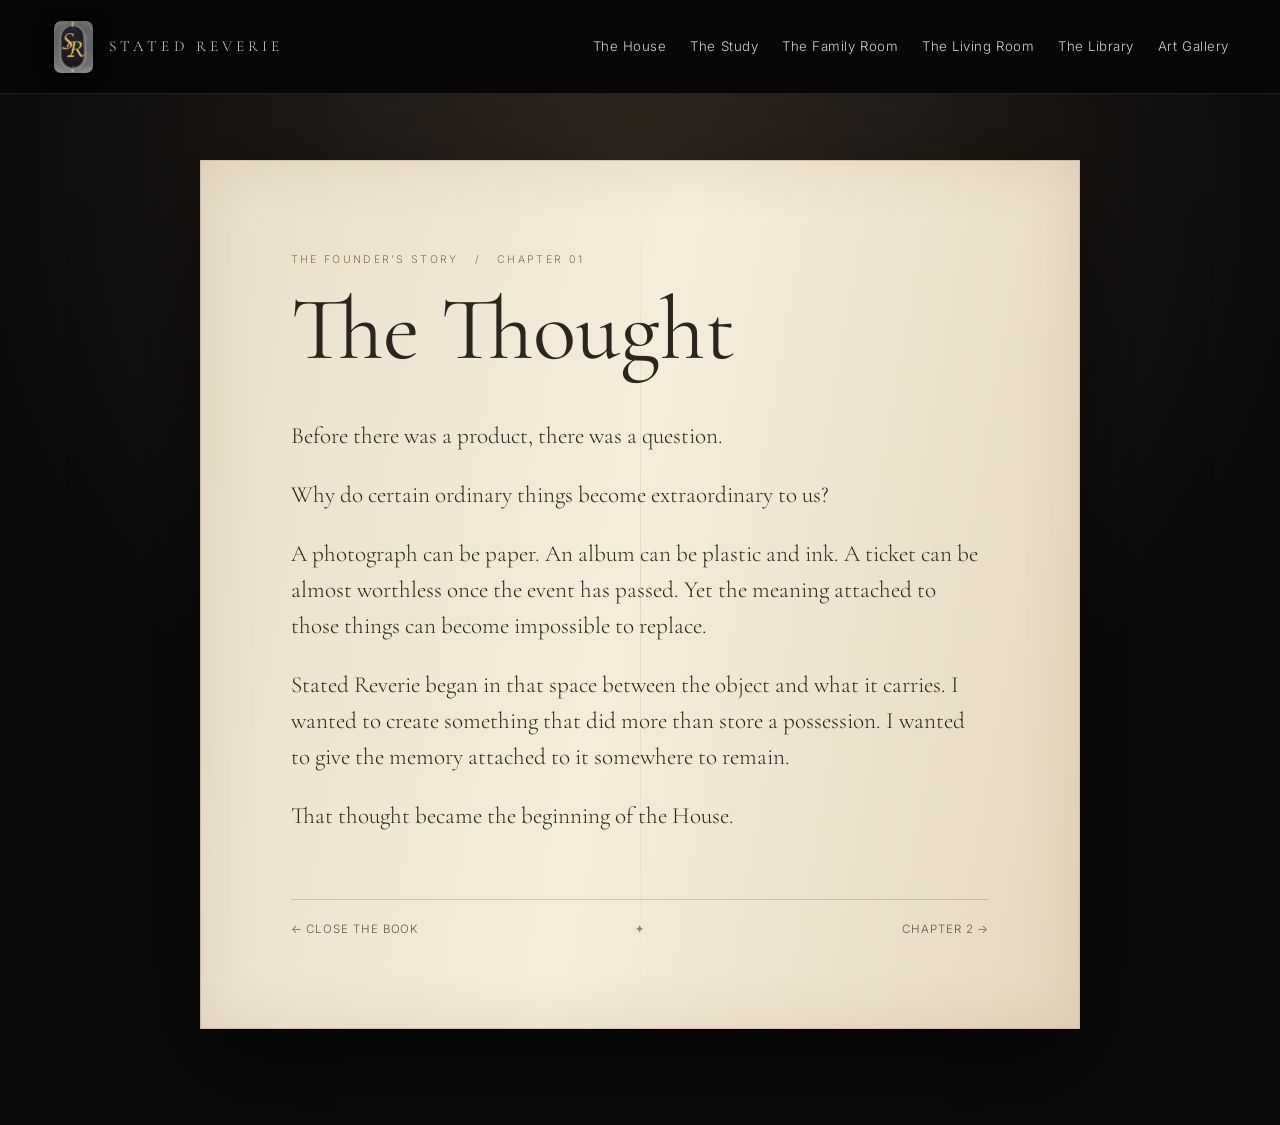
==== commit e5f7ccdf: "Update chapter-1.html" ====
--- a/chapter-1.html
+++ b/chapter-1.html
@@ -1,4 +1,4 @@
-<!doctype html><html lang="en"><head><meta charset="utf-8"><meta name="viewport" content="width=device-width,initial-scale=1">
+<!doctype html><html lang="en"><!-- Cloudflare Web Analytics --><script type='module' src='https://static.cloudflareinsights.com/beacon.min.js' data-cf-beacon='{"token": "a909dc1f2f4147fc93d47961c3d524ed"}'></script><!-- End Cloudflare Web Analytics --><head><meta charset="utf-8"><meta name="viewport" content="width=device-width,initial-scale=1">
 <title>Chapter 1: The Thought — Stated Reverie</title>
 <link rel="preconnect" href="https://fonts.googleapis.com"><link rel="preconnect" href="https://fonts.gstatic.com" crossorigin>
 <link href="https://fonts.googleapis.com/css2?family=Cormorant+Garamond:wght@400;500;600&family=Inter:wght@300;400;500&display=swap" rel="stylesheet"><link rel="stylesheet" href="styles.css"></head>
@@ -11,4 +11,4 @@
 <div class="chapter-copy"><p>Before there was a product, there was a question.</p><p>Why do certain ordinary things become extraordinary to us?</p><p>A photograph can be paper. An album can be plastic and ink. A ticket can be almost worthless once the event has passed. Yet the meaning attached to those things can become impossible to replace.</p><p>Stated Reverie began in that space between the object and what it carries. I wanted to create something that did more than store a possession. I wanted to give the memory attached to it somewhere to remain.</p><p>That thought became the beginning of the House.</p></div>
 
 <div class="chapter-nav"><a href="index.html">← Close the Book</a><span>✦</span><a href="chapter-2.html">Chapter 2 →</a></div>
-</section></main></body></html>+</section></main></body></html>
